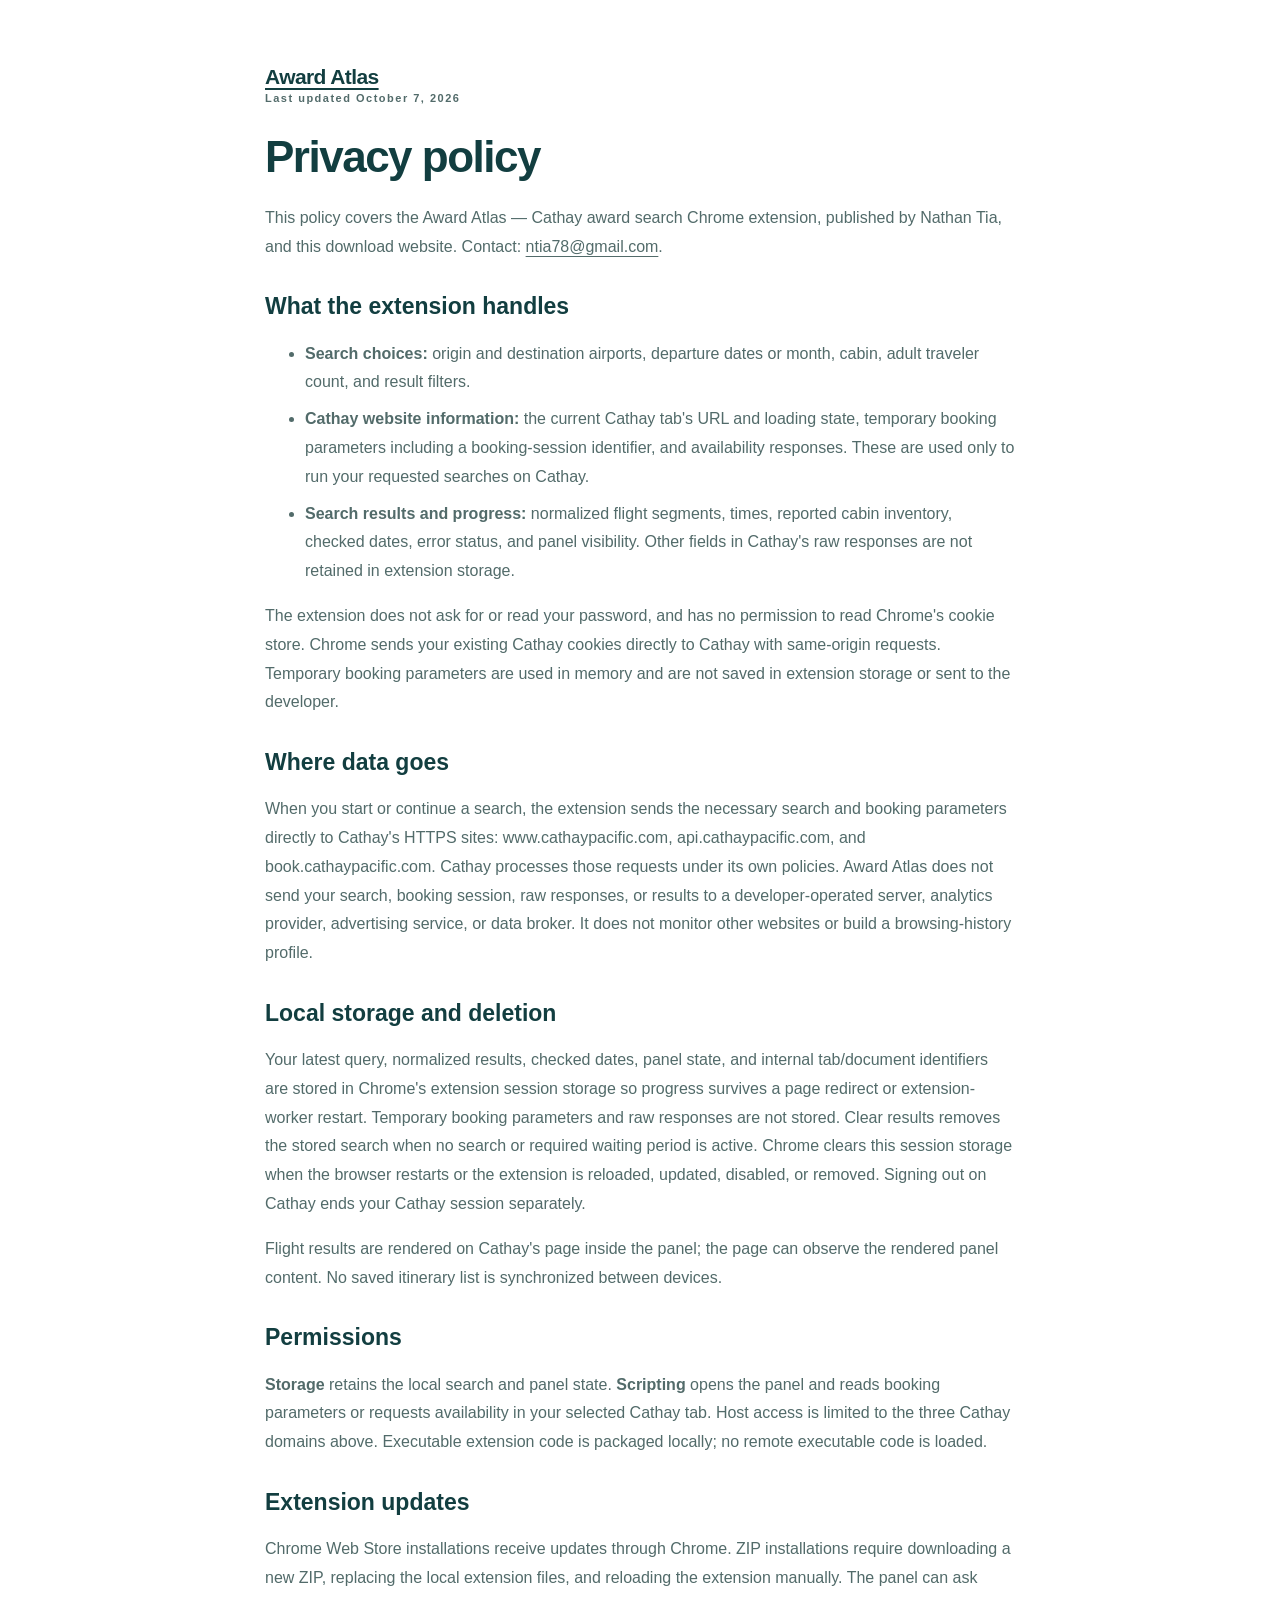
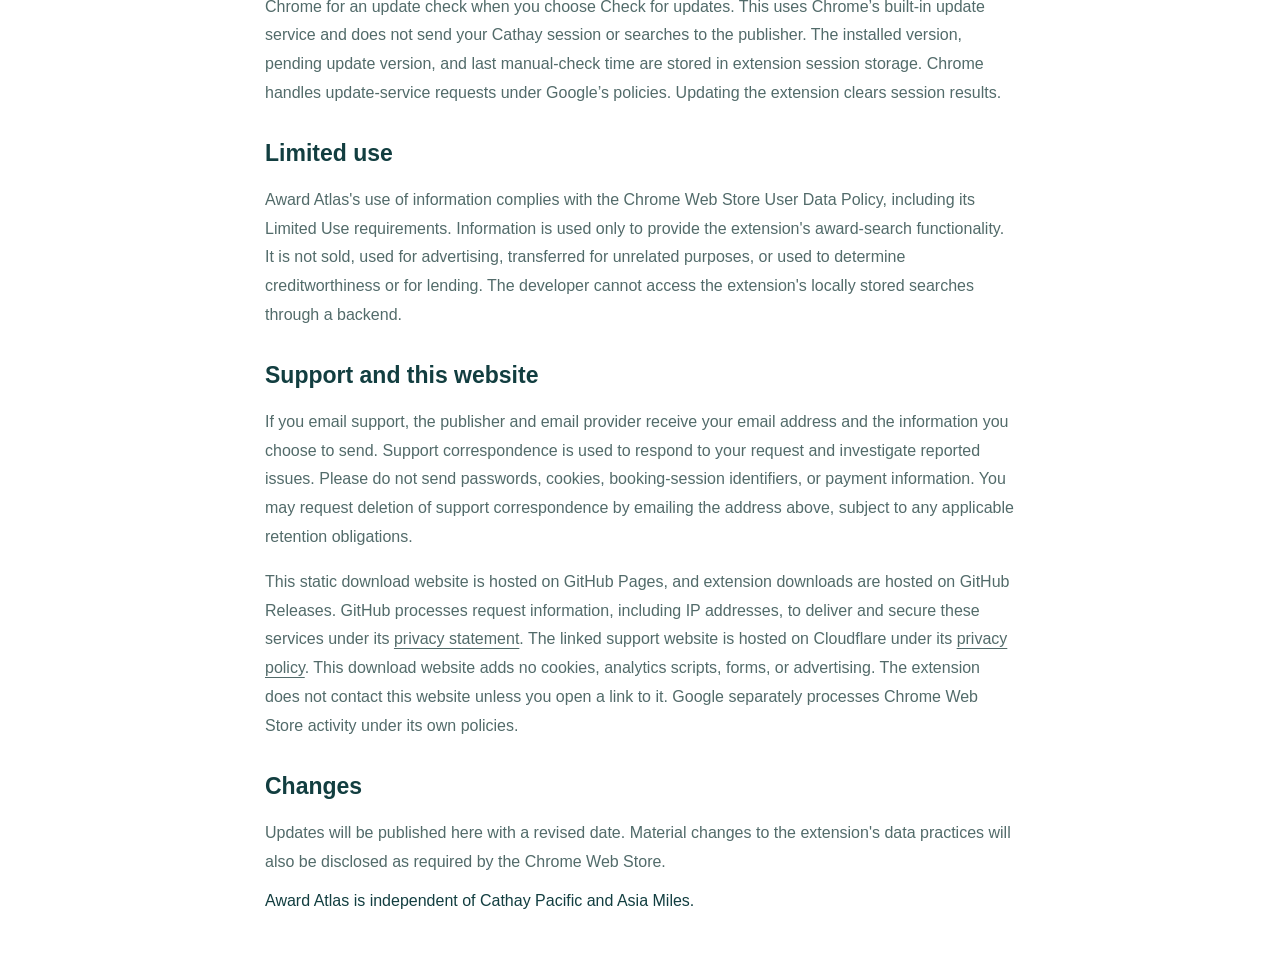
==== privacy.html @ 59cd627f "Publish Award Atlas landing page and installation guide" ====
<!doctype html><html lang="en"><head><meta charset="utf-8"><meta name="viewport" content="width=device-width,initial-scale=1"><title>Award Atlas privacy policy</title><link rel="stylesheet" href="style.css"><link rel="icon" href="assets/mark.svg"></head><body><main class="wrap document"><nav class="brand"><a href="./">Award Atlas</a></nav><p class="eyebrow">Last updated October 7, 2026</p><h1>Privacy policy</h1><p>This policy covers the Award Atlas — Cathay award search Chrome extension, published by Nathan Tia, and this download website. Contact: <a href="mailto:ntia78@gmail.com">ntia78@gmail.com</a>.</p><h2>What the extension handles</h2><ul><li><strong>Search choices:</strong> origin and destination airports, departure dates or month, cabin, adult traveler count, and result filters.</li><li><strong>Cathay website information:</strong> the current Cathay tab's URL and loading state, temporary booking parameters including a booking-session identifier, and availability responses. These are used only to run your requested searches on Cathay.</li><li><strong>Search results and progress:</strong> normalized flight segments, times, reported cabin inventory, checked dates, error status, and panel visibility. Other fields in Cathay's raw responses are not retained in extension storage.</li></ul><p>The extension does not ask for or read your password, and has no permission to read Chrome's cookie store. Chrome sends your existing Cathay cookies directly to Cathay with same-origin requests. Temporary booking parameters are used in memory and are not saved in extension storage or sent to the developer.</p><h2>Where data goes</h2><p>When you start or continue a search, the extension sends the necessary search and booking parameters directly to Cathay's HTTPS sites: www.cathaypacific.com, api.cathaypacific.com, and book.cathaypacific.com. Cathay processes those requests under its own policies. Award Atlas does not send your search, booking session, raw responses, or results to a developer-operated server, analytics provider, advertising service, or data broker. It does not monitor other websites or build a browsing-history profile.</p><h2>Local storage and deletion</h2><p>Your latest query, normalized results, checked dates, panel state, and internal tab/document identifiers are stored in Chrome's extension session storage so progress survives a page redirect or extension-worker restart. Temporary booking parameters and raw responses are not stored. Clear results removes the stored search when no search or required waiting period is active. Chrome clears this session storage when the browser restarts or the extension is reloaded, updated, disabled, or removed. Signing out on Cathay ends your Cathay session separately.</p><p>Flight results are rendered on Cathay's page inside the panel; the page can observe the rendered panel content. No saved itinerary list is synchronized between devices.</p><h2>Permissions</h2><p><strong>Storage</strong> retains the local search and panel state. <strong>Scripting</strong> opens the panel and reads booking parameters or requests availability in your selected Cathay tab. Host access is limited to the three Cathay domains above. Executable extension code is packaged locally; no remote executable code is loaded.</p><h2>Extension updates</h2><p>Chrome Web Store installations receive updates through Chrome. ZIP installations require downloading a new ZIP, replacing the local extension files, and reloading the extension manually. The panel can ask Chrome for an update check when you choose Check for updates. This uses Chrome’s built-in update service and does not send your Cathay session or searches to the publisher. The installed version, pending update version, and last manual-check time are stored in extension session storage. Chrome handles update-service requests under Google’s policies. Updating the extension clears session results.</p><h2>Limited use</h2><p>Award Atlas's use of information complies with the Chrome Web Store User Data Policy, including its Limited Use requirements. Information is used only to provide the extension's award-search functionality. It is not sold, used for advertising, transferred for unrelated purposes, or used to determine creditworthiness or for lending. The developer cannot access the extension's locally stored searches through a backend.</p><h2>Support and this website</h2><p>If you email support, the publisher and email provider receive your email address and the information you choose to send. Support correspondence is used to respond to your request and investigate reported issues. Please do not send passwords, cookies, booking-session identifiers, or payment information. You may request deletion of support correspondence by emailing the address above, subject to any applicable retention obligations.</p><p>This static download website is hosted on GitHub Pages, and extension downloads are hosted on GitHub Releases. GitHub processes request information, including IP addresses, to deliver and secure these services under its <a href="https://docs.github.com/en/site-policy/privacy-policies/github-general-privacy-statement" rel="noopener noreferrer">privacy statement</a>. The linked support website is hosted on Cloudflare under its <a href="https://www.cloudflare.com/privacypolicy/" rel="noopener noreferrer">privacy policy</a>. This download website adds no cookies, analytics scripts, forms, or advertising. The extension does not contact this website unless you open a link to it. Google separately processes Chrome Web Store activity under its own policies.</p><h2>Changes</h2><p>Updates will be published here with a revised date. Material changes to the extension's data practices will also be disclosed as required by the Chrome Web Store.</p><footer>Award Atlas is independent of Cathay Pacific and Asia Miles.</footer></main></body></html>
---- style.css ----
@charset "UTF-8";
:root{--ink:#123e40;--muted:#526b6a;--line:#dce7e4;--teal:#006a61;--mint:#d5ece1;--paper:#fff;--soft:#f2f7f5;font-family:Inter,-apple-system,BlinkMacSystemFont,"Segoe UI",sans-serif;color:var(--ink);background:var(--paper);font-synthesis:none;color-scheme:light}
*{box-sizing:border-box}html{scroll-behavior:smooth;scroll-padding-top:30px}body{margin:0}a{color:inherit;text-underline-offset:4px}a:hover{color:var(--teal)}a:focus-visible,summary:focus-visible{outline:3px solid #b78325;outline-offset:5px}img{display:block;max-width:100%}.wrap{width:min(1180px,calc(100% - 96px));margin-inline:auto}.skip-link{position:absolute;top:-100px;left:24px;z-index:10;background:var(--ink);color:white;padding:12px 20px}.skip-link:focus{top:12px}.site-header{min-height:106px;display:flex;align-items:center;justify-content:space-between;border-bottom:1px solid var(--line);gap:24px}.brand{display:inline-flex;align-items:center;gap:11px;font-weight:750;font-size:21px;letter-spacing:-.6px;text-decoration:none}.site-header nav,.site-footer nav{display:flex;align-items:center;gap:30px}.site-header nav a,.site-footer nav a{font-size:14px;font-weight:600;text-decoration:none;display:inline-flex;align-items:center;gap:8px}.site-header nav a:hover,.site-footer nav a:hover{text-decoration:underline}.hero{display:grid;grid-template-columns:1.3fr 1fr;gap:85px;align-items:center;padding-block:66px 68px}.eyebrow{font-size:11px;font-weight:700;letter-spacing:1.5px;line-height:1.6;color:var(--teal);display:flex;align-items:center;gap:12px}.rule{display:inline-block;width:25px;height:2px;background:var(--teal)}h1,h2,h3,p{margin-top:0}h1{font-size:clamp(42px,4.55vw,65px);font-weight:650;line-height:1.07;letter-spacing:-3.1px;margin-block:24px}.intro{font-size:19px;line-height:1.65;color:var(--muted);max-width:470px;margin-bottom:30px}.hero-actions{display:flex;align-items:center;flex-wrap:wrap;gap:23px}.button{display:inline-flex;align-items:center;justify-content:center;gap:10px;border-radius:9px;background:var(--teal);color:white;font-size:15px;font-weight:650;padding:17px 22px;text-decoration:none;min-height:52px;box-shadow:0 4px 12px #006a6110}.button:hover{background:var(--ink);color:white}.text-link{font-size:14px;font-weight:650}.download-meta{font-size:12px;color:var(--muted);margin-top:15px;line-height:1.7}.store-note{font-size:12px;line-height:1.7;color:var(--muted);max-width:400px;margin-top:0}.quick-facts{display:flex;gap:25px;border-top:1px solid var(--line);margin-top:35px;padding-top:24px}.quick-facts>div+div{border-left:1px solid var(--line);padding-left:25px}.quick-facts dt{font-size:15px;font-weight:700;white-space:nowrap}.quick-facts dd{font-size:11px;margin:7px 0 0;color:var(--muted);line-height:1.5}.product-preview{margin:0;padding:22px 28px 17px;background:var(--soft);border:1px solid var(--line);border-radius:20px}.preview-topline{display:flex;justify-content:space-between;gap:12px;font-size:9px;letter-spacing:1.1px;font-weight:650;color:var(--muted);margin-bottom:20px}.panel-image{width:320px;height:auto;max-width:100%;margin-inline:auto;border-radius:16px;box-shadow:0 10px 30px #123e401a}.product-preview figcaption{font-size:10px;line-height:1.6;text-align:center;color:var(--muted);margin-top:17px}.benefits{display:grid;grid-template-columns:repeat(3,1fr);gap:42px;padding-block:36px 65px;border-top:1px solid var(--line)}.feature-number{display:block;font-size:12px;letter-spacing:1px;color:var(--teal);font-weight:650;margin-bottom:16px}.benefits h2{font-size:20px;letter-spacing:-.5px;line-height:1.3;margin-bottom:12px}.benefits p{font-size:14px;line-height:1.8;color:var(--muted);margin:0}.install-section{background:var(--ink);color:white;padding-block:70px}.install-grid{display:grid;grid-template-columns:.8fr 1.2fr;gap:85px}.install-heading .eyebrow{color:#b5decc}.install-heading h2{font-size:42px;line-height:1.15;letter-spacing:-1.5px;font-weight:600;margin-block:18px 20px}.install-heading>p:not(.eyebrow){font-size:15px;line-height:1.8;color:#c3d5d2;max-width:295px}.install-heading .text-link{display:inline-block;margin-top:16px;color:#d5eee3}.steps{list-style:none;margin:0;padding:0}.steps li{display:flex;gap:22px;padding-block:0 25px}.steps li+li{border-top:1px solid #ffffff20;padding-top:25px}.steps li:last-child{padding-bottom:0}.step-number{display:grid;place-items:center;flex-shrink:0;width:31px;height:31px;border-radius:50%;border:1px solid #7aaca0;color:#bce8d4;font-size:13px;margin-top:0}.steps h3{font-size:18px;line-height:1.5;margin-bottom:8px;font-weight:600}.steps p{font-size:14px;line-height:1.8;color:#c3d5d2;margin-bottom:8px}.steps a:hover{color:#e6faf1}.steps strong{color:#ecf7f3;font-weight:600}.steps .step-hint{font-size:12px;color:#a8c1bb}code{font-family:ui-monospace,SFMono-Regular,Consolas,monospace;font-size:.88em;padding:.18em .35em;border-radius:4px;background:#ffffff10;overflow-wrap:anywhere}.essentials{display:grid;grid-template-columns:.8fr 1.2fr;gap:85px;padding-block:76px}.essentials h2{font-size:30px;line-height:1.2;letter-spacing:-1px;max-width:260px;font-weight:600;margin-top:18px}.faq details{border-top:1px solid var(--line);padding:20px 0}.faq details:last-child{border-bottom:1px solid var(--line)}.faq summary{font-size:16px;font-weight:600;cursor:pointer;list-style:none;padding-right:26px;position:relative;line-height:1.5}.faq summary::-webkit-details-marker{display:none}.faq summary:after{content:"+";position:absolute;right:0;top:0;font-size:20px;font-weight:400;color:var(--teal)}.faq details[open] summary:after{content:"−"}.faq p{color:var(--muted);font-size:14px;line-height:1.8;margin:14px 0 0}.faq code{background:var(--soft)}.site-footer{padding-block:30px 40px;border-top:1px solid var(--line);display:flex;justify-content:space-between;align-items:flex-start;gap:30px}.site-footer .brand{font-size:18px}.site-footer p{font-size:11px;line-height:1.7;color:var(--muted);margin:14px 0 0}.site-footer p+p{margin-top:3px}.site-footer nav{margin-top:7px;gap:24px}.document{max-width:750px;padding-block:65px}.document h1{font-size:44px;letter-spacing:-1.5px}.document h2{font-size:23px;margin-top:32px}.document p,.document li{color:var(--muted);font-size:16px;line-height:1.8}.document li{margin-block:8px}.document .eyebrow{font-size:11px}
@media(min-width:1440px){.hero{gap:100px}.product-preview{max-width:440px}.hero-copy{padding-bottom:20px}}
@media(max-width:1100px){.wrap{width:calc(100% - 64px)}.hero{gap:40px;grid-template-columns:1.2fr 1fr}h1{font-size:49px;letter-spacing:-2px}.intro{font-size:17px}.hero-actions{gap:18px}.quick-facts{gap:16px}.quick-facts>div+div{padding-left:16px}.quick-facts dt{font-size:13px}.quick-facts dd{font-size:10px}.product-preview{padding-inline:20px}.preview-topline{font-size:8px;letter-spacing:.7px}.install-grid,.essentials{gap:50px}.benefits{gap:30px}}
@media(max-width:800px){.wrap{width:calc(100% - 48px)}.site-header{min-height:85px}.hero{grid-template-columns:1fr;gap:42px;padding-block:45px}.hero-copy{max-width:570px}h1{font-size:57px;letter-spacing:-2.5px}.intro{max-width:510px}.product-preview{width:100%;max-width:570px;display:none}.quick-facts{gap:25px;margin-top:28px}.quick-facts>div+div{padding-left:25px}.quick-facts dt{font-size:15px}.quick-facts dd{font-size:12px}.benefits{gap:20px;padding-block:30px 40px}.benefits h2{font-size:17px}.benefits p{font-size:13px}.install-grid,.essentials{grid-template-columns:1fr;gap:35px}.install-heading h2{font-size:36px}.install-heading h2 br{display:none}.install-heading>p:not(.eyebrow){max-width:530px}.install-heading .text-link{margin-top:4px}.install-section{padding-block:45px}.essentials{padding-block:45px}.essentials h2{max-width:none;font-size:29px;margin-bottom:0}.site-footer{flex-direction:column;gap:22px}}
@media(max-width:480px){.wrap{width:calc(100% - 36px)}.brand{font-size:19px;gap:8px}.brand img{width:32px;height:32px}.site-header nav{gap:18px}.site-header nav a{font-size:12px}.site-header nav a svg{display:none}.hero{padding-top:35px}.eyebrow{font-size:9px;letter-spacing:1.1px;gap:8px}h1{font-size:45px;letter-spacing:-1.8px;margin-block:20px}.intro{font-size:17px;line-height:1.7}.hero-actions{align-items:flex-start;flex-direction:column;gap:18px}.button{width:100%;padding:17px 18px}.hero-actions>.text-link{align-self:center}.download-meta{text-align:center;font-size:11px;margin-top:18px}.store-note{text-align:center;font-size:11px}.quick-facts{justify-content:space-between;gap:10px;padding-top:23px}.quick-facts>div+div{padding-left:10px}.quick-facts dt{font-size:12px}.quick-facts dd{font-size:10px;max-width:100px}.benefits{grid-template-columns:1fr;gap:25px}.benefits article{display:grid;grid-template-columns:25px 1fr;gap:0 12px}.feature-number{grid-row:1 / 3;margin-top:2px}.benefits h2{font-size:18px;margin-bottom:6px}.benefits p{font-size:14px;grid-column:2}.steps li{gap:14px}.steps h3{font-size:17px}.steps p,.faq p{font-size:14px}.install-heading h2{font-size:34px}.faq summary{font-size:15px}.site-footer p{font-size:10px}.document h1{font-size:38px}}
@media(prefers-reduced-motion:reduce){html{scroll-behavior:auto}}
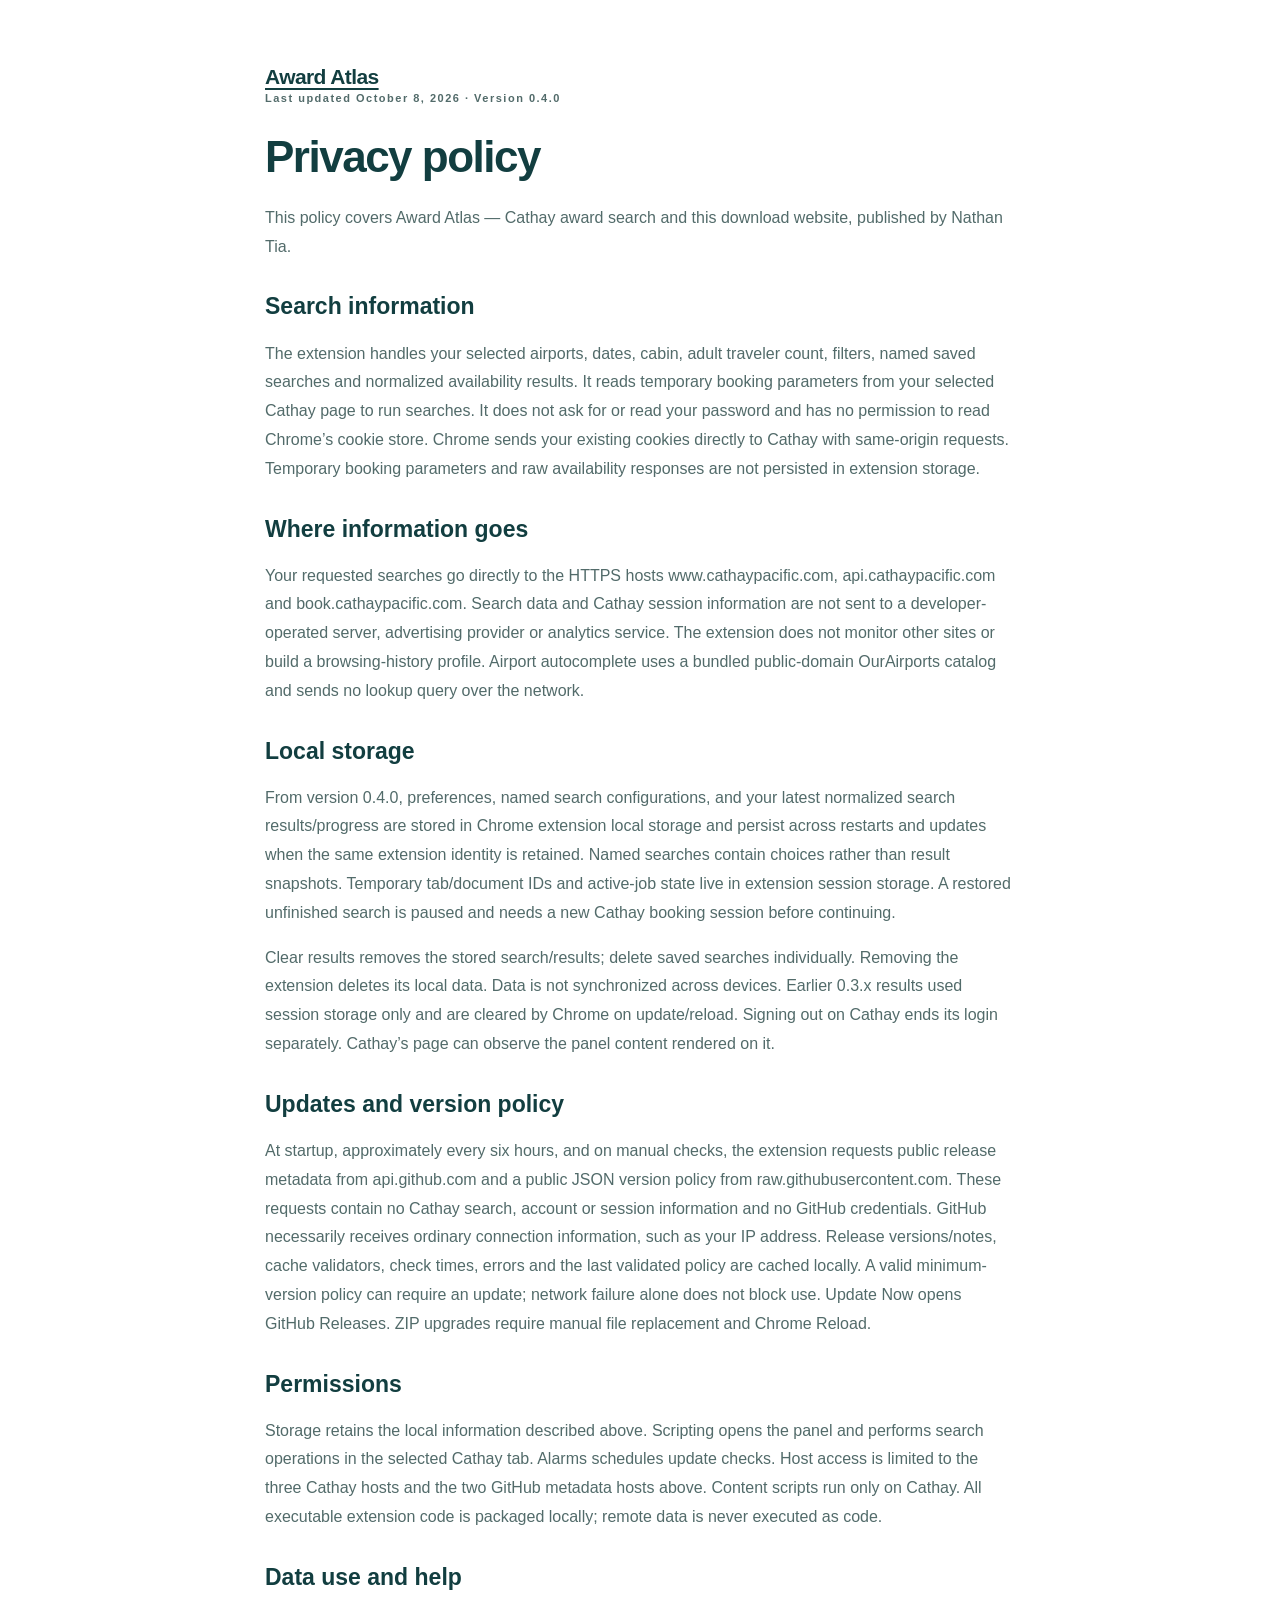
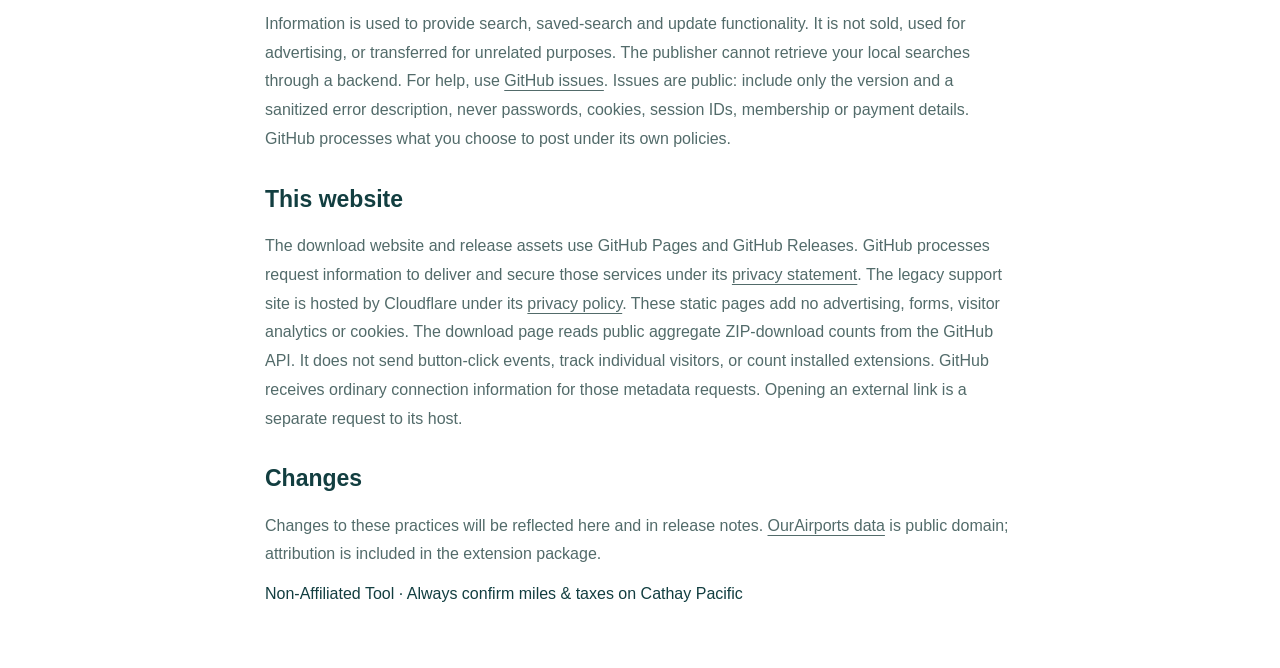
==== commit e37682b0: "Publish Award Atlas 0.4.0 site, update policy and download counts" ====
--- a/privacy.html
+++ b/privacy.html
@@ -1 +1 @@
-<!doctype html><html lang="en"><head><meta charset="utf-8"><meta name="viewport" content="width=device-width,initial-scale=1"><title>Award Atlas privacy policy</title><link rel="stylesheet" href="style.css"><link rel="icon" href="assets/mark.svg"></head><body><main class="wrap document"><nav class="brand"><a href="./">Award Atlas</a></nav><p class="eyebrow">Last updated October 7, 2026</p><h1>Privacy policy</h1><p>This policy covers the Award Atlas — Cathay award search Chrome extension, published by Nathan Tia, and this download website. Contact: <a href="mailto:ntia78@gmail.com">ntia78@gmail.com</a>.</p><h2>What the extension handles</h2><ul><li><strong>Search choices:</strong> origin and destination airports, departure dates or month, cabin, adult traveler count, and result filters.</li><li><strong>Cathay website information:</strong> the current Cathay tab's URL and loading state, temporary booking parameters including a booking-session identifier, and availability responses. These are used only to run your requested searches on Cathay.</li><li><strong>Search results and progress:</strong> normalized flight segments, times, reported cabin inventory, checked dates, error status, and panel visibility. Other fields in Cathay's raw responses are not retained in extension storage.</li></ul><p>The extension does not ask for or read your password, and has no permission to read Chrome's cookie store. Chrome sends your existing Cathay cookies directly to Cathay with same-origin requests. Temporary booking parameters are used in memory and are not saved in extension storage or sent to the developer.</p><h2>Where data goes</h2><p>When you start or continue a search, the extension sends the necessary search and booking parameters directly to Cathay's HTTPS sites: www.cathaypacific.com, api.cathaypacific.com, and book.cathaypacific.com. Cathay processes those requests under its own policies. Award Atlas does not send your search, booking session, raw responses, or results to a developer-operated server, analytics provider, advertising service, or data broker. It does not monitor other websites or build a browsing-history profile.</p><h2>Local storage and deletion</h2><p>Your latest query, normalized results, checked dates, panel state, and internal tab/document identifiers are stored in Chrome's extension session storage so progress survives a page redirect or extension-worker restart. Temporary booking parameters and raw responses are not stored. Clear results removes the stored search when no search or required waiting period is active. Chrome clears this session storage when the browser restarts or the extension is reloaded, updated, disabled, or removed. Signing out on Cathay ends your Cathay session separately.</p><p>Flight results are rendered on Cathay's page inside the panel; the page can observe the rendered panel content. No saved itinerary list is synchronized between devices.</p><h2>Permissions</h2><p><strong>Storage</strong> retains the local search and panel state. <strong>Scripting</strong> opens the panel and reads booking parameters or requests availability in your selected Cathay tab. Host access is limited to the three Cathay domains above. Executable extension code is packaged locally; no remote executable code is loaded.</p><h2>Extension updates</h2><p>Chrome Web Store installations receive updates through Chrome. ZIP installations require downloading a new ZIP, replacing the local extension files, and reloading the extension manually. The panel can ask Chrome for an update check when you choose Check for updates. This uses Chrome’s built-in update service and does not send your Cathay session or searches to the publisher. The installed version, pending update version, and last manual-check time are stored in extension session storage. Chrome handles update-service requests under Google’s policies. Updating the extension clears session results.</p><h2>Limited use</h2><p>Award Atlas's use of information complies with the Chrome Web Store User Data Policy, including its Limited Use requirements. Information is used only to provide the extension's award-search functionality. It is not sold, used for advertising, transferred for unrelated purposes, or used to determine creditworthiness or for lending. The developer cannot access the extension's locally stored searches through a backend.</p><h2>Support and this website</h2><p>If you email support, the publisher and email provider receive your email address and the information you choose to send. Support correspondence is used to respond to your request and investigate reported issues. Please do not send passwords, cookies, booking-session identifiers, or payment information. You may request deletion of support correspondence by emailing the address above, subject to any applicable retention obligations.</p><p>This static download website is hosted on GitHub Pages, and extension downloads are hosted on GitHub Releases. GitHub processes request information, including IP addresses, to deliver and secure these services under its <a href="https://docs.github.com/en/site-policy/privacy-policies/github-general-privacy-statement" rel="noopener noreferrer">privacy statement</a>. The linked support website is hosted on Cloudflare under its <a href="https://www.cloudflare.com/privacypolicy/" rel="noopener noreferrer">privacy policy</a>. This download website adds no cookies, analytics scripts, forms, or advertising. The extension does not contact this website unless you open a link to it. Google separately processes Chrome Web Store activity under its own policies.</p><h2>Changes</h2><p>Updates will be published here with a revised date. Material changes to the extension's data practices will also be disclosed as required by the Chrome Web Store.</p><footer>Award Atlas is independent of Cathay Pacific and Asia Miles.</footer></main></body></html>
+<!doctype html><html lang="en"><head><meta charset="utf-8"><meta name="viewport" content="width=device-width,initial-scale=1"><title>Award Atlas privacy policy</title><link rel="stylesheet" href="style.css"><link rel="icon" href="assets/mark.svg"></head><body><main class="wrap document"><nav class="brand"><a href="./">Award Atlas</a></nav><p class="eyebrow">Last updated October 8, 2026 · Version 0.4.0</p><h1>Privacy policy</h1><p>This policy covers Award Atlas — Cathay award search and this download website, published by Nathan Tia.</p><h2>Search information</h2><p>The extension handles your selected airports, dates, cabin, adult traveler count, filters, named saved searches and normalized availability results. It reads temporary booking parameters from your selected Cathay page to run searches. It does not ask for or read your password and has no permission to read Chrome’s cookie store. Chrome sends your existing cookies directly to Cathay with same-origin requests. Temporary booking parameters and raw availability responses are not persisted in extension storage.</p><h2>Where information goes</h2><p>Your requested searches go directly to the HTTPS hosts www.cathaypacific.com, api.cathaypacific.com and book.cathaypacific.com. Search data and Cathay session information are not sent to a developer-operated server, advertising provider or analytics service. The extension does not monitor other sites or build a browsing-history profile. Airport autocomplete uses a bundled public-domain OurAirports catalog and sends no lookup query over the network.</p><h2>Local storage</h2><p>From version 0.4.0, preferences, named search configurations, and your latest normalized search results/progress are stored in Chrome extension local storage and persist across restarts and updates when the same extension identity is retained. Named searches contain choices rather than result snapshots. Temporary tab/document IDs and active-job state live in extension session storage. A restored unfinished search is paused and needs a new Cathay booking session before continuing.</p><p>Clear results removes the stored search/results; delete saved searches individually. Removing the extension deletes its local data. Data is not synchronized across devices. Earlier 0.3.x results used session storage only and are cleared by Chrome on update/reload. Signing out on Cathay ends its login separately. Cathay’s page can observe the panel content rendered on it.</p><h2>Updates and version policy</h2><p>At startup, approximately every six hours, and on manual checks, the extension requests public release metadata from api.github.com and a public JSON version policy from raw.githubusercontent.com. These requests contain no Cathay search, account or session information and no GitHub credentials. GitHub necessarily receives ordinary connection information, such as your IP address. Release versions/notes, cache validators, check times, errors and the last validated policy are cached locally. A valid minimum-version policy can require an update; network failure alone does not block use. Update Now opens GitHub Releases. ZIP upgrades require manual file replacement and Chrome Reload.</p><h2>Permissions</h2><p>Storage retains the local information described above. Scripting opens the panel and performs search operations in the selected Cathay tab. Alarms schedules update checks. Host access is limited to the three Cathay hosts and the two GitHub metadata hosts above. Content scripts run only on Cathay. All executable extension code is packaged locally; remote data is never executed as code.</p><h2>Data use and help</h2><p>Information is used to provide search, saved-search and update functionality. It is not sold, used for advertising, or transferred for unrelated purposes. The publisher cannot retrieve your local searches through a backend. For help, use <a href="https://github.com/somomentous/award-atlas/issues">GitHub issues</a>. Issues are public: include only the version and a sanitized error description, never passwords, cookies, session IDs, membership or payment details. GitHub processes what you choose to post under its own policies.</p><h2>This website</h2><p>The download website and release assets use GitHub Pages and GitHub Releases. GitHub processes request information to deliver and secure those services under its <a href="https://docs.github.com/en/site-policy/privacy-policies/github-general-privacy-statement">privacy statement</a>. The legacy support site is hosted by Cloudflare under its <a href="https://www.cloudflare.com/privacypolicy/">privacy policy</a>. These static pages add no advertising, forms, visitor analytics or cookies. The download page reads public aggregate ZIP-download counts from the GitHub API. It does not send button-click events, track individual visitors, or count installed extensions. GitHub receives ordinary connection information for those metadata requests. Opening an external link is a separate request to its host.</p><h2>Changes</h2><p>Changes to these practices will be reflected here and in release notes. <a href="https://ourairports.com/data/">OurAirports data</a> is public domain; attribution is included in the extension package.</p><footer>Non-Affiliated Tool · Always confirm miles &amp; taxes on Cathay Pacific</footer></main></body></html>
--- a/style.css
+++ b/style.css
@@ -6,3 +6,4 @@
 @media(max-width:800px){.wrap{width:calc(100% - 48px)}.site-header{min-height:85px}.hero{grid-template-columns:1fr;gap:42px;padding-block:45px}.hero-copy{max-width:570px}h1{font-size:57px;letter-spacing:-2.5px}.intro{max-width:510px}.product-preview{width:100%;max-width:570px;display:none}.quick-facts{gap:25px;margin-top:28px}.quick-facts>div+div{padding-left:25px}.quick-facts dt{font-size:15px}.quick-facts dd{font-size:12px}.benefits{gap:20px;padding-block:30px 40px}.benefits h2{font-size:17px}.benefits p{font-size:13px}.install-grid,.essentials{grid-template-columns:1fr;gap:35px}.install-heading h2{font-size:36px}.install-heading h2 br{display:none}.install-heading>p:not(.eyebrow){max-width:530px}.install-heading .text-link{margin-top:4px}.install-section{padding-block:45px}.essentials{padding-block:45px}.essentials h2{max-width:none;font-size:29px;margin-bottom:0}.site-footer{flex-direction:column;gap:22px}}
 @media(max-width:480px){.wrap{width:calc(100% - 36px)}.brand{font-size:19px;gap:8px}.brand img{width:32px;height:32px}.site-header nav{gap:18px}.site-header nav a{font-size:12px}.site-header nav a svg{display:none}.hero{padding-top:35px}.eyebrow{font-size:9px;letter-spacing:1.1px;gap:8px}h1{font-size:45px;letter-spacing:-1.8px;margin-block:20px}.intro{font-size:17px;line-height:1.7}.hero-actions{align-items:flex-start;flex-direction:column;gap:18px}.button{width:100%;padding:17px 18px}.hero-actions>.text-link{align-self:center}.download-meta{text-align:center;font-size:11px;margin-top:18px}.store-note{text-align:center;font-size:11px}.quick-facts{justify-content:space-between;gap:10px;padding-top:23px}.quick-facts>div+div{padding-left:10px}.quick-facts dt{font-size:12px}.quick-facts dd{font-size:10px;max-width:100px}.benefits{grid-template-columns:1fr;gap:25px}.benefits article{display:grid;grid-template-columns:25px 1fr;gap:0 12px}.feature-number{grid-row:1 / 3;margin-top:2px}.benefits h2{font-size:18px;margin-bottom:6px}.benefits p{font-size:14px;grid-column:2}.steps li{gap:14px}.steps h3{font-size:17px}.steps p,.faq p{font-size:14px}.install-heading h2{font-size:34px}.faq summary{font-size:15px}.site-footer p{font-size:10px}.document h1{font-size:38px}}
 @media(prefers-reduced-motion:reduce){html{scroll-behavior:auto}}
+.download-stats{max-width:440px;margin:23px 0 0;padding:17px 20px;border:1px solid var(--line);border-radius:12px;background:var(--soft)}.download-stats dl{display:grid;grid-template-columns:1fr 1fr;gap:18px;margin:0}.download-stats dt{font-size:11px;line-height:1.5;color:var(--muted)}.download-stats dd{font-size:26px;font-weight:650;letter-spacing:-.6px;line-height:1.3;margin:5px 0 0;font-variant-numeric:tabular-nums}.download-stats p{font-size:10px;line-height:1.6;color:var(--muted);margin:12px 0 4px}.download-stats>a{font-size:10px;font-weight:600}@media(max-width:480px){.download-stats{max-width:none;padding:15px 17px}}
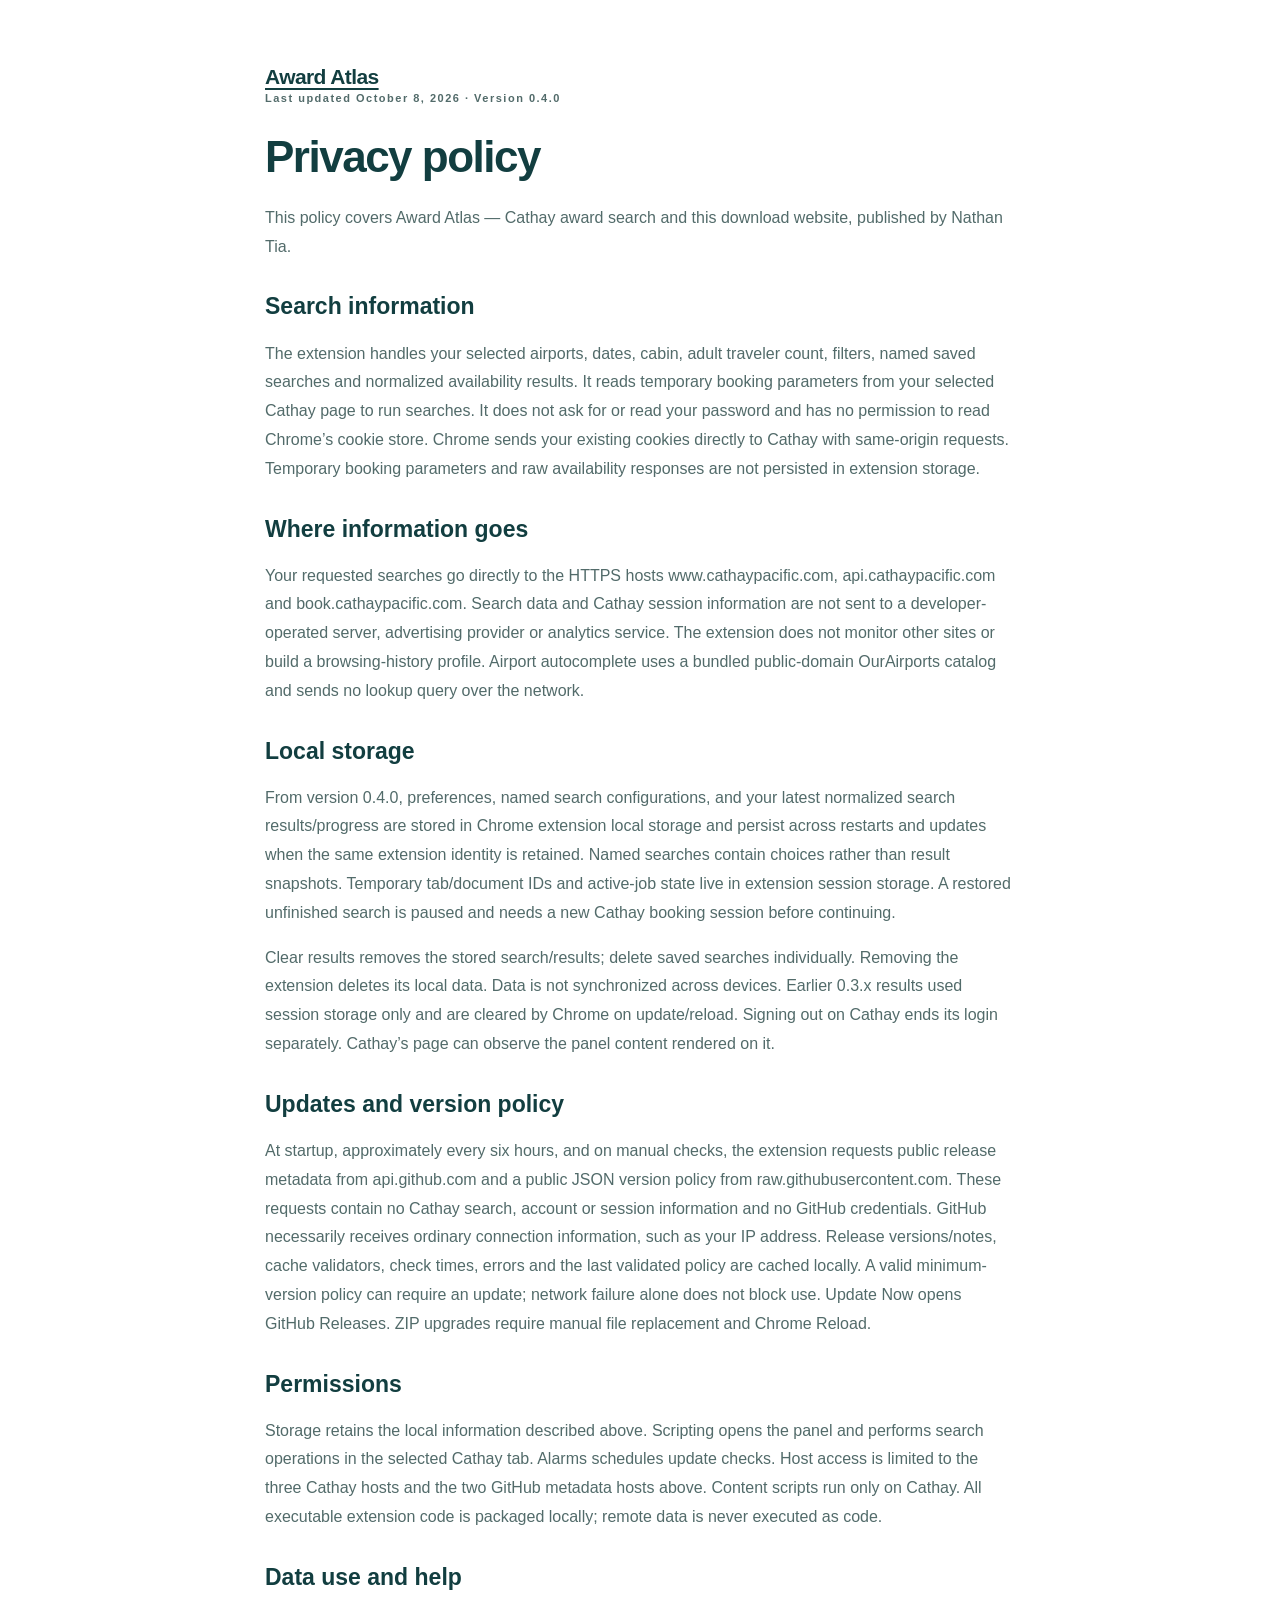
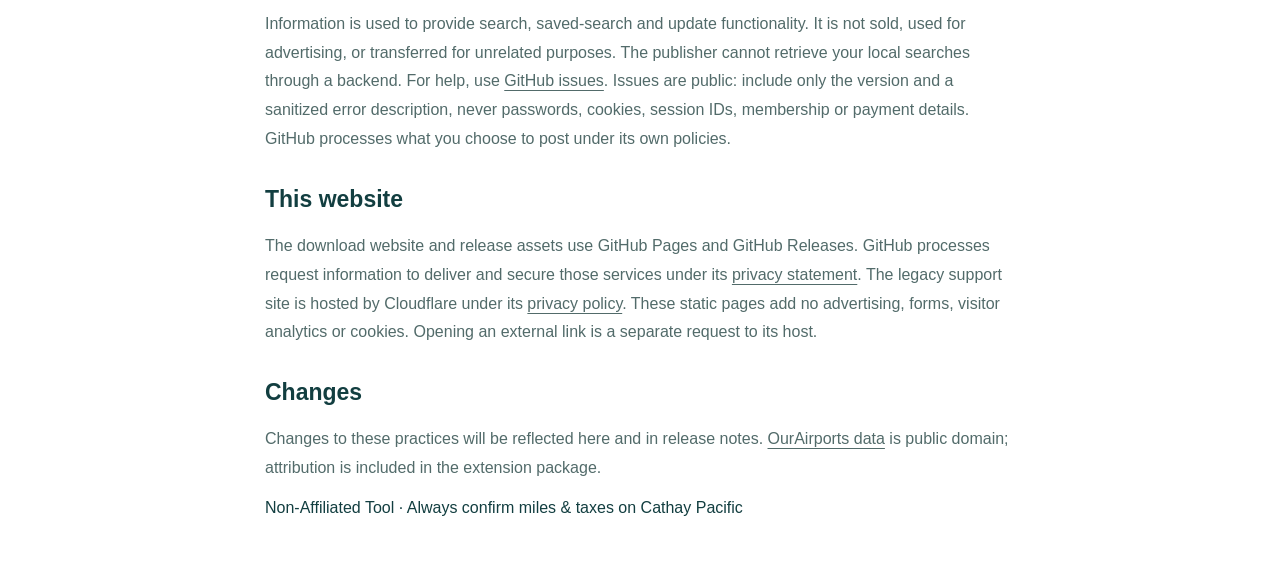
==== commit 225b535e: "Keep download statistics off the public website" ====
--- a/privacy.html
+++ b/privacy.html
@@ -1 +1 @@
-<!doctype html><html lang="en"><head><meta charset="utf-8"><meta name="viewport" content="width=device-width,initial-scale=1"><title>Award Atlas privacy policy</title><link rel="stylesheet" href="style.css"><link rel="icon" href="assets/mark.svg"></head><body><main class="wrap document"><nav class="brand"><a href="./">Award Atlas</a></nav><p class="eyebrow">Last updated October 8, 2026 · Version 0.4.0</p><h1>Privacy policy</h1><p>This policy covers Award Atlas — Cathay award search and this download website, published by Nathan Tia.</p><h2>Search information</h2><p>The extension handles your selected airports, dates, cabin, adult traveler count, filters, named saved searches and normalized availability results. It reads temporary booking parameters from your selected Cathay page to run searches. It does not ask for or read your password and has no permission to read Chrome’s cookie store. Chrome sends your existing cookies directly to Cathay with same-origin requests. Temporary booking parameters and raw availability responses are not persisted in extension storage.</p><h2>Where information goes</h2><p>Your requested searches go directly to the HTTPS hosts www.cathaypacific.com, api.cathaypacific.com and book.cathaypacific.com. Search data and Cathay session information are not sent to a developer-operated server, advertising provider or analytics service. The extension does not monitor other sites or build a browsing-history profile. Airport autocomplete uses a bundled public-domain OurAirports catalog and sends no lookup query over the network.</p><h2>Local storage</h2><p>From version 0.4.0, preferences, named search configurations, and your latest normalized search results/progress are stored in Chrome extension local storage and persist across restarts and updates when the same extension identity is retained. Named searches contain choices rather than result snapshots. Temporary tab/document IDs and active-job state live in extension session storage. A restored unfinished search is paused and needs a new Cathay booking session before continuing.</p><p>Clear results removes the stored search/results; delete saved searches individually. Removing the extension deletes its local data. Data is not synchronized across devices. Earlier 0.3.x results used session storage only and are cleared by Chrome on update/reload. Signing out on Cathay ends its login separately. Cathay’s page can observe the panel content rendered on it.</p><h2>Updates and version policy</h2><p>At startup, approximately every six hours, and on manual checks, the extension requests public release metadata from api.github.com and a public JSON version policy from raw.githubusercontent.com. These requests contain no Cathay search, account or session information and no GitHub credentials. GitHub necessarily receives ordinary connection information, such as your IP address. Release versions/notes, cache validators, check times, errors and the last validated policy are cached locally. A valid minimum-version policy can require an update; network failure alone does not block use. Update Now opens GitHub Releases. ZIP upgrades require manual file replacement and Chrome Reload.</p><h2>Permissions</h2><p>Storage retains the local information described above. Scripting opens the panel and performs search operations in the selected Cathay tab. Alarms schedules update checks. Host access is limited to the three Cathay hosts and the two GitHub metadata hosts above. Content scripts run only on Cathay. All executable extension code is packaged locally; remote data is never executed as code.</p><h2>Data use and help</h2><p>Information is used to provide search, saved-search and update functionality. It is not sold, used for advertising, or transferred for unrelated purposes. The publisher cannot retrieve your local searches through a backend. For help, use <a href="https://github.com/somomentous/award-atlas/issues">GitHub issues</a>. Issues are public: include only the version and a sanitized error description, never passwords, cookies, session IDs, membership or payment details. GitHub processes what you choose to post under its own policies.</p><h2>This website</h2><p>The download website and release assets use GitHub Pages and GitHub Releases. GitHub processes request information to deliver and secure those services under its <a href="https://docs.github.com/en/site-policy/privacy-policies/github-general-privacy-statement">privacy statement</a>. The legacy support site is hosted by Cloudflare under its <a href="https://www.cloudflare.com/privacypolicy/">privacy policy</a>. These static pages add no advertising, forms, visitor analytics or cookies. The download page reads public aggregate ZIP-download counts from the GitHub API. It does not send button-click events, track individual visitors, or count installed extensions. GitHub receives ordinary connection information for those metadata requests. Opening an external link is a separate request to its host.</p><h2>Changes</h2><p>Changes to these practices will be reflected here and in release notes. <a href="https://ourairports.com/data/">OurAirports data</a> is public domain; attribution is included in the extension package.</p><footer>Non-Affiliated Tool · Always confirm miles &amp; taxes on Cathay Pacific</footer></main></body></html>+<!doctype html><html lang="en"><head><meta charset="utf-8"><meta name="viewport" content="width=device-width,initial-scale=1"><title>Award Atlas privacy policy</title><link rel="stylesheet" href="style.css"><link rel="icon" href="assets/mark.svg"></head><body><main class="wrap document"><nav class="brand"><a href="./">Award Atlas</a></nav><p class="eyebrow">Last updated October 8, 2026 · Version 0.4.0</p><h1>Privacy policy</h1><p>This policy covers Award Atlas — Cathay award search and this download website, published by Nathan Tia.</p><h2>Search information</h2><p>The extension handles your selected airports, dates, cabin, adult traveler count, filters, named saved searches and normalized availability results. It reads temporary booking parameters from your selected Cathay page to run searches. It does not ask for or read your password and has no permission to read Chrome’s cookie store. Chrome sends your existing cookies directly to Cathay with same-origin requests. Temporary booking parameters and raw availability responses are not persisted in extension storage.</p><h2>Where information goes</h2><p>Your requested searches go directly to the HTTPS hosts www.cathaypacific.com, api.cathaypacific.com and book.cathaypacific.com. Search data and Cathay session information are not sent to a developer-operated server, advertising provider or analytics service. The extension does not monitor other sites or build a browsing-history profile. Airport autocomplete uses a bundled public-domain OurAirports catalog and sends no lookup query over the network.</p><h2>Local storage</h2><p>From version 0.4.0, preferences, named search configurations, and your latest normalized search results/progress are stored in Chrome extension local storage and persist across restarts and updates when the same extension identity is retained. Named searches contain choices rather than result snapshots. Temporary tab/document IDs and active-job state live in extension session storage. A restored unfinished search is paused and needs a new Cathay booking session before continuing.</p><p>Clear results removes the stored search/results; delete saved searches individually. Removing the extension deletes its local data. Data is not synchronized across devices. Earlier 0.3.x results used session storage only and are cleared by Chrome on update/reload. Signing out on Cathay ends its login separately. Cathay’s page can observe the panel content rendered on it.</p><h2>Updates and version policy</h2><p>At startup, approximately every six hours, and on manual checks, the extension requests public release metadata from api.github.com and a public JSON version policy from raw.githubusercontent.com. These requests contain no Cathay search, account or session information and no GitHub credentials. GitHub necessarily receives ordinary connection information, such as your IP address. Release versions/notes, cache validators, check times, errors and the last validated policy are cached locally. A valid minimum-version policy can require an update; network failure alone does not block use. Update Now opens GitHub Releases. ZIP upgrades require manual file replacement and Chrome Reload.</p><h2>Permissions</h2><p>Storage retains the local information described above. Scripting opens the panel and performs search operations in the selected Cathay tab. Alarms schedules update checks. Host access is limited to the three Cathay hosts and the two GitHub metadata hosts above. Content scripts run only on Cathay. All executable extension code is packaged locally; remote data is never executed as code.</p><h2>Data use and help</h2><p>Information is used to provide search, saved-search and update functionality. It is not sold, used for advertising, or transferred for unrelated purposes. The publisher cannot retrieve your local searches through a backend. For help, use <a href="https://github.com/somomentous/award-atlas/issues">GitHub issues</a>. Issues are public: include only the version and a sanitized error description, never passwords, cookies, session IDs, membership or payment details. GitHub processes what you choose to post under its own policies.</p><h2>This website</h2><p>The download website and release assets use GitHub Pages and GitHub Releases. GitHub processes request information to deliver and secure those services under its <a href="https://docs.github.com/en/site-policy/privacy-policies/github-general-privacy-statement">privacy statement</a>. The legacy support site is hosted by Cloudflare under its <a href="https://www.cloudflare.com/privacypolicy/">privacy policy</a>. These static pages add no advertising, forms, visitor analytics or cookies. Opening an external link is a separate request to its host.</p><h2>Changes</h2><p>Changes to these practices will be reflected here and in release notes. <a href="https://ourairports.com/data/">OurAirports data</a> is public domain; attribution is included in the extension package.</p><footer>Non-Affiliated Tool · Always confirm miles &amp; taxes on Cathay Pacific</footer></main></body></html>
--- a/style.css
+++ b/style.css
@@ -6,4 +6,3 @@
 @media(max-width:800px){.wrap{width:calc(100% - 48px)}.site-header{min-height:85px}.hero{grid-template-columns:1fr;gap:42px;padding-block:45px}.hero-copy{max-width:570px}h1{font-size:57px;letter-spacing:-2.5px}.intro{max-width:510px}.product-preview{width:100%;max-width:570px;display:none}.quick-facts{gap:25px;margin-top:28px}.quick-facts>div+div{padding-left:25px}.quick-facts dt{font-size:15px}.quick-facts dd{font-size:12px}.benefits{gap:20px;padding-block:30px 40px}.benefits h2{font-size:17px}.benefits p{font-size:13px}.install-grid,.essentials{grid-template-columns:1fr;gap:35px}.install-heading h2{font-size:36px}.install-heading h2 br{display:none}.install-heading>p:not(.eyebrow){max-width:530px}.install-heading .text-link{margin-top:4px}.install-section{padding-block:45px}.essentials{padding-block:45px}.essentials h2{max-width:none;font-size:29px;margin-bottom:0}.site-footer{flex-direction:column;gap:22px}}
 @media(max-width:480px){.wrap{width:calc(100% - 36px)}.brand{font-size:19px;gap:8px}.brand img{width:32px;height:32px}.site-header nav{gap:18px}.site-header nav a{font-size:12px}.site-header nav a svg{display:none}.hero{padding-top:35px}.eyebrow{font-size:9px;letter-spacing:1.1px;gap:8px}h1{font-size:45px;letter-spacing:-1.8px;margin-block:20px}.intro{font-size:17px;line-height:1.7}.hero-actions{align-items:flex-start;flex-direction:column;gap:18px}.button{width:100%;padding:17px 18px}.hero-actions>.text-link{align-self:center}.download-meta{text-align:center;font-size:11px;margin-top:18px}.store-note{text-align:center;font-size:11px}.quick-facts{justify-content:space-between;gap:10px;padding-top:23px}.quick-facts>div+div{padding-left:10px}.quick-facts dt{font-size:12px}.quick-facts dd{font-size:10px;max-width:100px}.benefits{grid-template-columns:1fr;gap:25px}.benefits article{display:grid;grid-template-columns:25px 1fr;gap:0 12px}.feature-number{grid-row:1 / 3;margin-top:2px}.benefits h2{font-size:18px;margin-bottom:6px}.benefits p{font-size:14px;grid-column:2}.steps li{gap:14px}.steps h3{font-size:17px}.steps p,.faq p{font-size:14px}.install-heading h2{font-size:34px}.faq summary{font-size:15px}.site-footer p{font-size:10px}.document h1{font-size:38px}}
 @media(prefers-reduced-motion:reduce){html{scroll-behavior:auto}}
-.download-stats{max-width:440px;margin:23px 0 0;padding:17px 20px;border:1px solid var(--line);border-radius:12px;background:var(--soft)}.download-stats dl{display:grid;grid-template-columns:1fr 1fr;gap:18px;margin:0}.download-stats dt{font-size:11px;line-height:1.5;color:var(--muted)}.download-stats dd{font-size:26px;font-weight:650;letter-spacing:-.6px;line-height:1.3;margin:5px 0 0;font-variant-numeric:tabular-nums}.download-stats p{font-size:10px;line-height:1.6;color:var(--muted);margin:12px 0 4px}.download-stats>a{font-size:10px;font-weight:600}@media(max-width:480px){.download-stats{max-width:none;padding:15px 17px}}
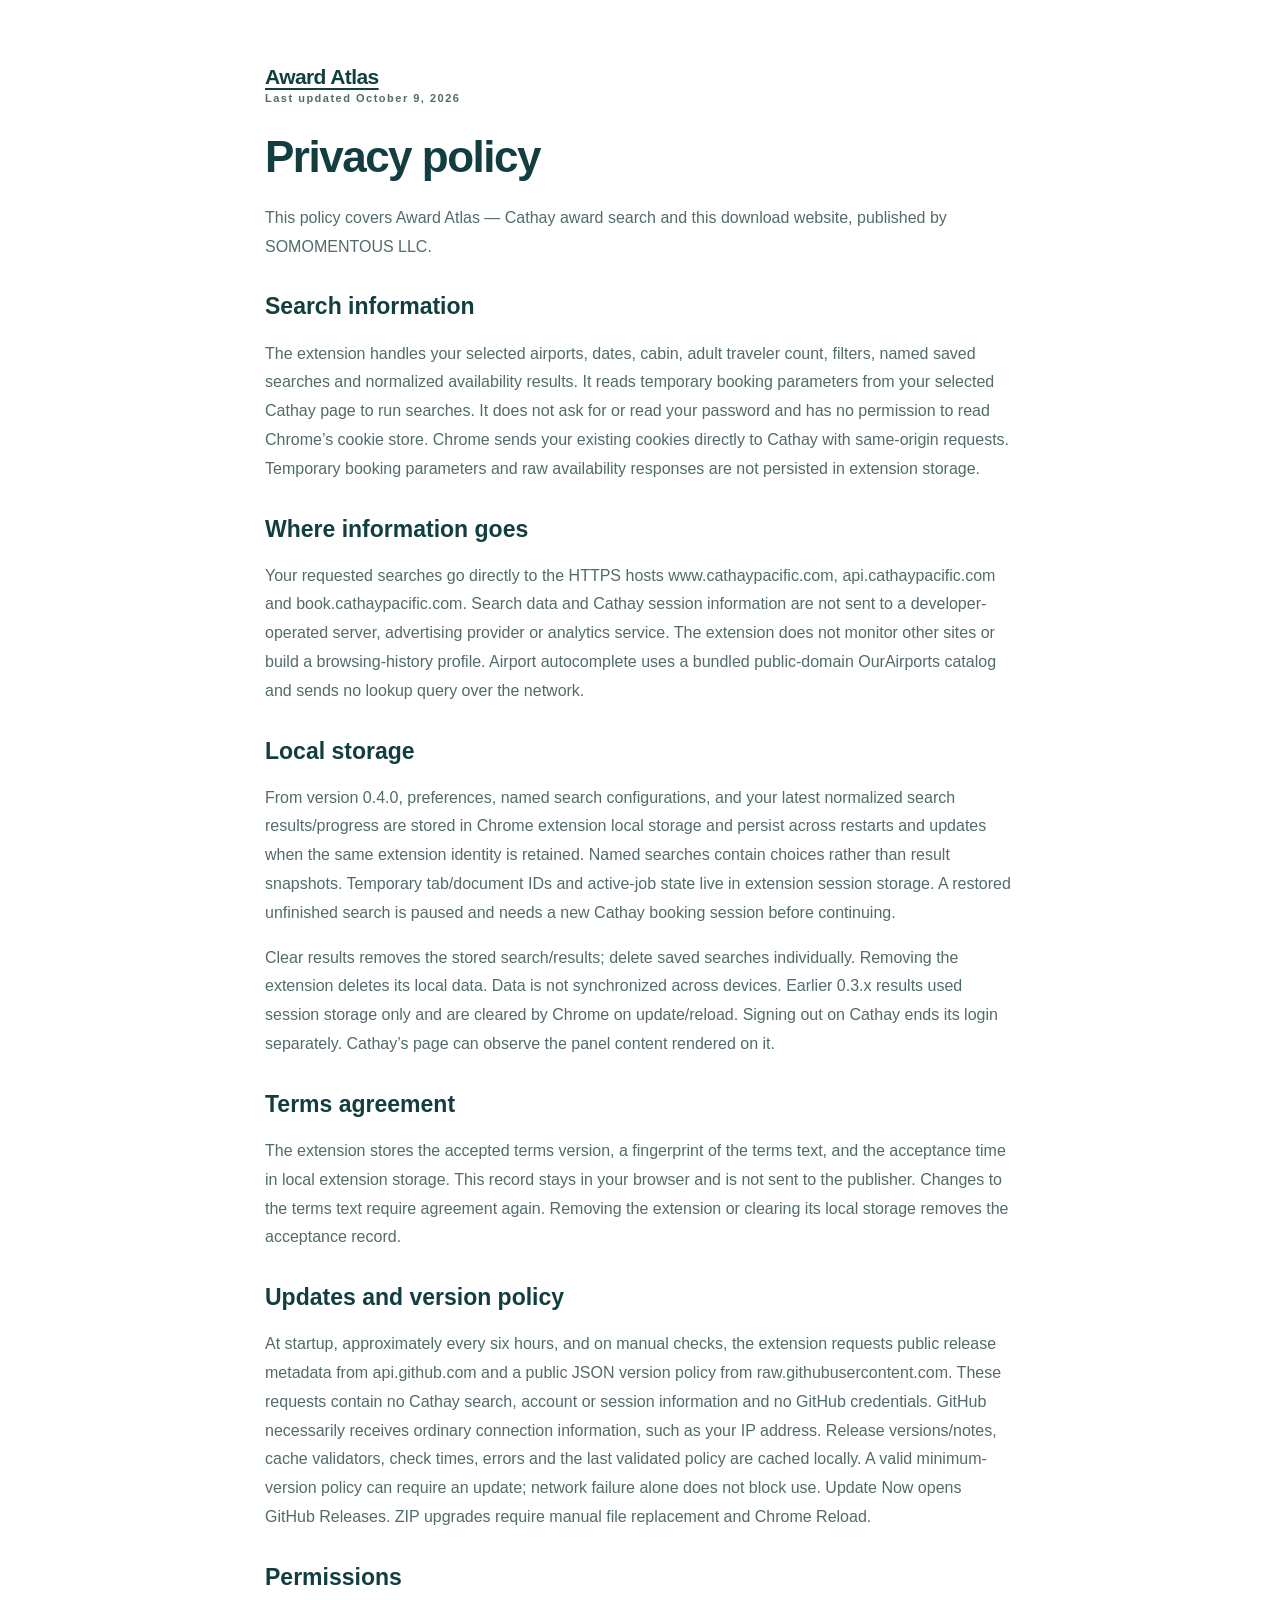
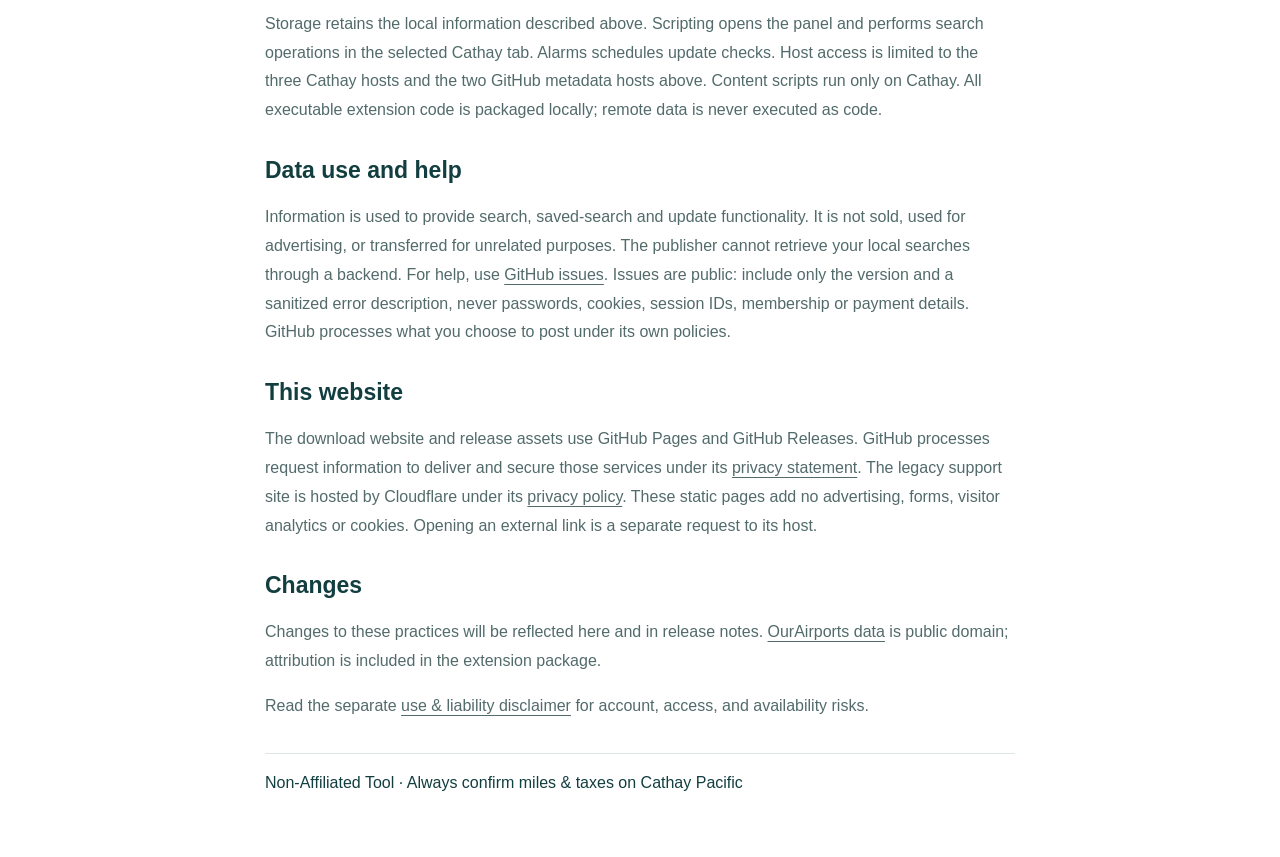
==== commit 38bc0d2b: "Publish Award Atlas v0.6.3 terms and downloads" ====
--- a/privacy.html
+++ b/privacy.html
@@ -1 +1 @@
-<!doctype html><html lang="en"><head><meta charset="utf-8"><meta name="viewport" content="width=device-width,initial-scale=1"><title>Award Atlas privacy policy</title><link rel="stylesheet" href="style.css"><link rel="icon" href="assets/mark.svg"></head><body><main class="wrap document"><nav class="brand"><a href="./">Award Atlas</a></nav><p class="eyebrow">Last updated October 8, 2026 · Version 0.4.0</p><h1>Privacy policy</h1><p>This policy covers Award Atlas — Cathay award search and this download website, published by Nathan Tia.</p><h2>Search information</h2><p>The extension handles your selected airports, dates, cabin, adult traveler count, filters, named saved searches and normalized availability results. It reads temporary booking parameters from your selected Cathay page to run searches. It does not ask for or read your password and has no permission to read Chrome’s cookie store. Chrome sends your existing cookies directly to Cathay with same-origin requests. Temporary booking parameters and raw availability responses are not persisted in extension storage.</p><h2>Where information goes</h2><p>Your requested searches go directly to the HTTPS hosts www.cathaypacific.com, api.cathaypacific.com and book.cathaypacific.com. Search data and Cathay session information are not sent to a developer-operated server, advertising provider or analytics service. The extension does not monitor other sites or build a browsing-history profile. Airport autocomplete uses a bundled public-domain OurAirports catalog and sends no lookup query over the network.</p><h2>Local storage</h2><p>From version 0.4.0, preferences, named search configurations, and your latest normalized search results/progress are stored in Chrome extension local storage and persist across restarts and updates when the same extension identity is retained. Named searches contain choices rather than result snapshots. Temporary tab/document IDs and active-job state live in extension session storage. A restored unfinished search is paused and needs a new Cathay booking session before continuing.</p><p>Clear results removes the stored search/results; delete saved searches individually. Removing the extension deletes its local data. Data is not synchronized across devices. Earlier 0.3.x results used session storage only and are cleared by Chrome on update/reload. Signing out on Cathay ends its login separately. Cathay’s page can observe the panel content rendered on it.</p><h2>Updates and version policy</h2><p>At startup, approximately every six hours, and on manual checks, the extension requests public release metadata from api.github.com and a public JSON version policy from raw.githubusercontent.com. These requests contain no Cathay search, account or session information and no GitHub credentials. GitHub necessarily receives ordinary connection information, such as your IP address. Release versions/notes, cache validators, check times, errors and the last validated policy are cached locally. A valid minimum-version policy can require an update; network failure alone does not block use. Update Now opens GitHub Releases. ZIP upgrades require manual file replacement and Chrome Reload.</p><h2>Permissions</h2><p>Storage retains the local information described above. Scripting opens the panel and performs search operations in the selected Cathay tab. Alarms schedules update checks. Host access is limited to the three Cathay hosts and the two GitHub metadata hosts above. Content scripts run only on Cathay. All executable extension code is packaged locally; remote data is never executed as code.</p><h2>Data use and help</h2><p>Information is used to provide search, saved-search and update functionality. It is not sold, used for advertising, or transferred for unrelated purposes. The publisher cannot retrieve your local searches through a backend. For help, use <a href="https://github.com/somomentous/award-atlas/issues">GitHub issues</a>. Issues are public: include only the version and a sanitized error description, never passwords, cookies, session IDs, membership or payment details. GitHub processes what you choose to post under its own policies.</p><h2>This website</h2><p>The download website and release assets use GitHub Pages and GitHub Releases. GitHub processes request information to deliver and secure those services under its <a href="https://docs.github.com/en/site-policy/privacy-policies/github-general-privacy-statement">privacy statement</a>. The legacy support site is hosted by Cloudflare under its <a href="https://www.cloudflare.com/privacypolicy/">privacy policy</a>. These static pages add no advertising, forms, visitor analytics or cookies. Opening an external link is a separate request to its host.</p><h2>Changes</h2><p>Changes to these practices will be reflected here and in release notes. <a href="https://ourairports.com/data/">OurAirports data</a> is public domain; attribution is included in the extension package.</p><footer>Non-Affiliated Tool · Always confirm miles &amp; taxes on Cathay Pacific</footer></main></body></html>+<!doctype html><html lang="en"><head><meta charset="utf-8"><meta name="viewport" content="width=device-width,initial-scale=1"><title>Award Atlas privacy policy</title><link rel="stylesheet" href="style.css"><link rel="icon" href="assets/mark.svg"></head><body><main class="wrap document"><nav class="brand"><a href="./">Award Atlas</a></nav><p class="eyebrow">Last updated October 9, 2026</p><h1>Privacy policy</h1><p>This policy covers Award Atlas — Cathay award search and this download website, published by SOMOMENTOUS LLC.</p><h2>Search information</h2><p>The extension handles your selected airports, dates, cabin, adult traveler count, filters, named saved searches and normalized availability results. It reads temporary booking parameters from your selected Cathay page to run searches. It does not ask for or read your password and has no permission to read Chrome’s cookie store. Chrome sends your existing cookies directly to Cathay with same-origin requests. Temporary booking parameters and raw availability responses are not persisted in extension storage.</p><h2>Where information goes</h2><p>Your requested searches go directly to the HTTPS hosts www.cathaypacific.com, api.cathaypacific.com and book.cathaypacific.com. Search data and Cathay session information are not sent to a developer-operated server, advertising provider or analytics service. The extension does not monitor other sites or build a browsing-history profile. Airport autocomplete uses a bundled public-domain OurAirports catalog and sends no lookup query over the network.</p><h2>Local storage</h2><p>From version 0.4.0, preferences, named search configurations, and your latest normalized search results/progress are stored in Chrome extension local storage and persist across restarts and updates when the same extension identity is retained. Named searches contain choices rather than result snapshots. Temporary tab/document IDs and active-job state live in extension session storage. A restored unfinished search is paused and needs a new Cathay booking session before continuing.</p><p>Clear results removes the stored search/results; delete saved searches individually. Removing the extension deletes its local data. Data is not synchronized across devices. Earlier 0.3.x results used session storage only and are cleared by Chrome on update/reload. Signing out on Cathay ends its login separately. Cathay’s page can observe the panel content rendered on it.</p><h2>Terms agreement</h2><p>The extension stores the accepted terms version, a fingerprint of the terms text, and the acceptance time in local extension storage. This record stays in your browser and is not sent to the publisher. Changes to the terms text require agreement again. Removing the extension or clearing its local storage removes the acceptance record.</p><h2>Updates and version policy</h2><p>At startup, approximately every six hours, and on manual checks, the extension requests public release metadata from api.github.com and a public JSON version policy from raw.githubusercontent.com. These requests contain no Cathay search, account or session information and no GitHub credentials. GitHub necessarily receives ordinary connection information, such as your IP address. Release versions/notes, cache validators, check times, errors and the last validated policy are cached locally. A valid minimum-version policy can require an update; network failure alone does not block use. Update Now opens GitHub Releases. ZIP upgrades require manual file replacement and Chrome Reload.</p><h2>Permissions</h2><p>Storage retains the local information described above. Scripting opens the panel and performs search operations in the selected Cathay tab. Alarms schedules update checks. Host access is limited to the three Cathay hosts and the two GitHub metadata hosts above. Content scripts run only on Cathay. All executable extension code is packaged locally; remote data is never executed as code.</p><h2>Data use and help</h2><p>Information is used to provide search, saved-search and update functionality. It is not sold, used for advertising, or transferred for unrelated purposes. The publisher cannot retrieve your local searches through a backend. For help, use <a href="https://github.com/somomentous/award-atlas/issues">GitHub issues</a>. Issues are public: include only the version and a sanitized error description, never passwords, cookies, session IDs, membership or payment details. GitHub processes what you choose to post under its own policies.</p><h2>This website</h2><p>The download website and release assets use GitHub Pages and GitHub Releases. GitHub processes request information to deliver and secure those services under its <a href="https://docs.github.com/en/site-policy/privacy-policies/github-general-privacy-statement">privacy statement</a>. The legacy support site is hosted by Cloudflare under its <a href="https://www.cloudflare.com/privacypolicy/">privacy policy</a>. These static pages add no advertising, forms, visitor analytics or cookies. Opening an external link is a separate request to its host.</p><h2>Changes</h2><p>Changes to these practices will be reflected here and in release notes. <a href="https://ourairports.com/data/">OurAirports data</a> is public domain; attribution is included in the extension package.</p><p>Read the separate <a href="disclaimer.html">use &amp; liability disclaimer</a> for account, access, and availability risks.</p><footer>Non-Affiliated Tool · Always confirm miles &amp; taxes on Cathay Pacific</footer></main></body></html>
--- a/style.css
+++ b/style.css
@@ -6,3 +6,5 @@
 @media(max-width:800px){.wrap{width:calc(100% - 48px)}.site-header{min-height:85px}.hero{grid-template-columns:1fr;gap:42px;padding-block:45px}.hero-copy{max-width:570px}h1{font-size:57px;letter-spacing:-2.5px}.intro{max-width:510px}.product-preview{width:100%;max-width:570px;display:none}.quick-facts{gap:25px;margin-top:28px}.quick-facts>div+div{padding-left:25px}.quick-facts dt{font-size:15px}.quick-facts dd{font-size:12px}.benefits{gap:20px;padding-block:30px 40px}.benefits h2{font-size:17px}.benefits p{font-size:13px}.install-grid,.essentials{grid-template-columns:1fr;gap:35px}.install-heading h2{font-size:36px}.install-heading h2 br{display:none}.install-heading>p:not(.eyebrow){max-width:530px}.install-heading .text-link{margin-top:4px}.install-section{padding-block:45px}.essentials{padding-block:45px}.essentials h2{max-width:none;font-size:29px;margin-bottom:0}.site-footer{flex-direction:column;gap:22px}}
 @media(max-width:480px){.wrap{width:calc(100% - 36px)}.brand{font-size:19px;gap:8px}.brand img{width:32px;height:32px}.site-header nav{gap:18px}.site-header nav a{font-size:12px}.site-header nav a svg{display:none}.hero{padding-top:35px}.eyebrow{font-size:9px;letter-spacing:1.1px;gap:8px}h1{font-size:45px;letter-spacing:-1.8px;margin-block:20px}.intro{font-size:17px;line-height:1.7}.hero-actions{align-items:flex-start;flex-direction:column;gap:18px}.button{width:100%;padding:17px 18px}.hero-actions>.text-link{align-self:center}.download-meta{text-align:center;font-size:11px;margin-top:18px}.store-note{text-align:center;font-size:11px}.quick-facts{justify-content:space-between;gap:10px;padding-top:23px}.quick-facts>div+div{padding-left:10px}.quick-facts dt{font-size:12px}.quick-facts dd{font-size:10px;max-width:100px}.benefits{grid-template-columns:1fr;gap:25px}.benefits article{display:grid;grid-template-columns:25px 1fr;gap:0 12px}.feature-number{grid-row:1 / 3;margin-top:2px}.benefits h2{font-size:18px;margin-bottom:6px}.benefits p{font-size:14px;grid-column:2}.steps li{gap:14px}.steps h3{font-size:17px}.steps p,.faq p{font-size:14px}.install-heading h2{font-size:34px}.faq summary{font-size:15px}.site-footer p{font-size:10px}.document h1{font-size:38px}}
 @media(prefers-reduced-motion:reduce){html{scroll-behavior:auto}}
+
+.download-disclaimer{font-size:13px;line-height:1.65;color:var(--muted);max-width:470px;margin:18px 0 0;padding:12px 14px;border:1px solid var(--line);border-radius:9px;background:var(--soft)}.download-disclaimer a{font-weight:650}.document footer{margin-top:32px;padding-top:20px;border-top:1px solid var(--line)}
